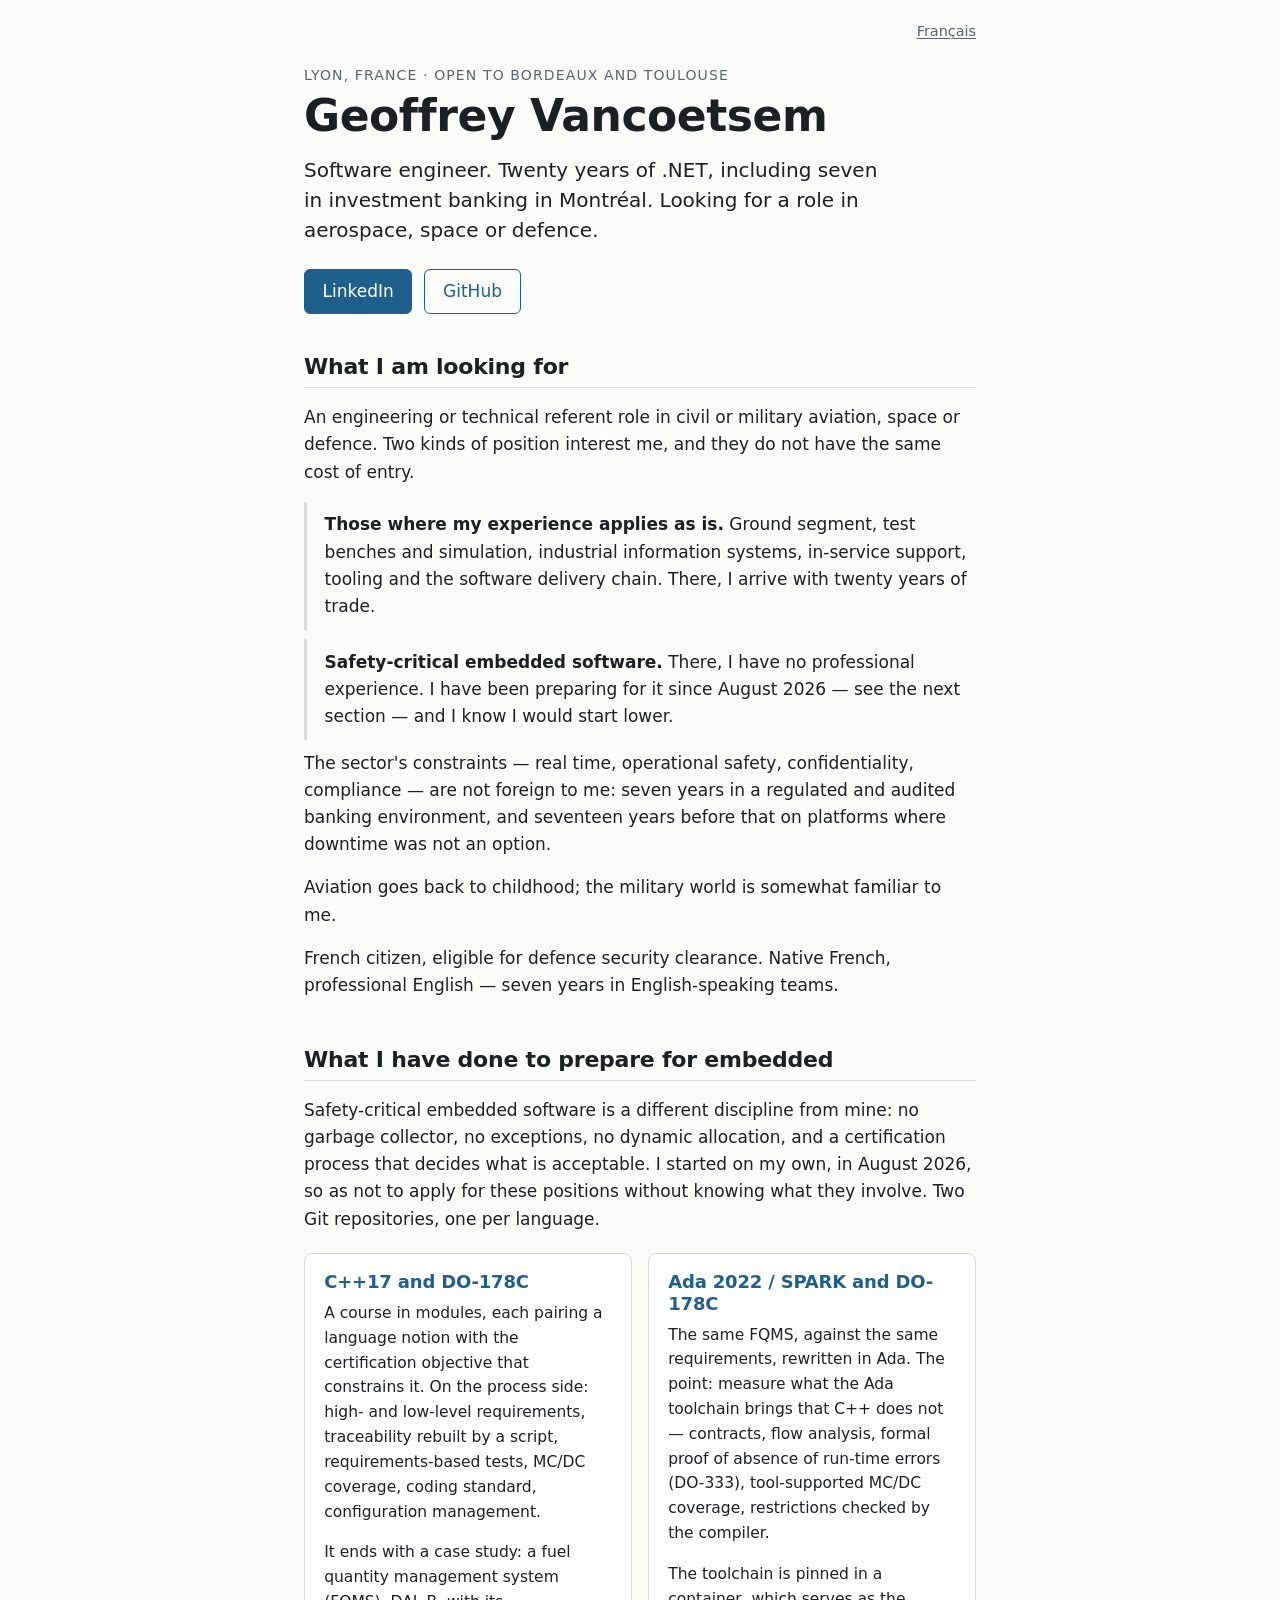
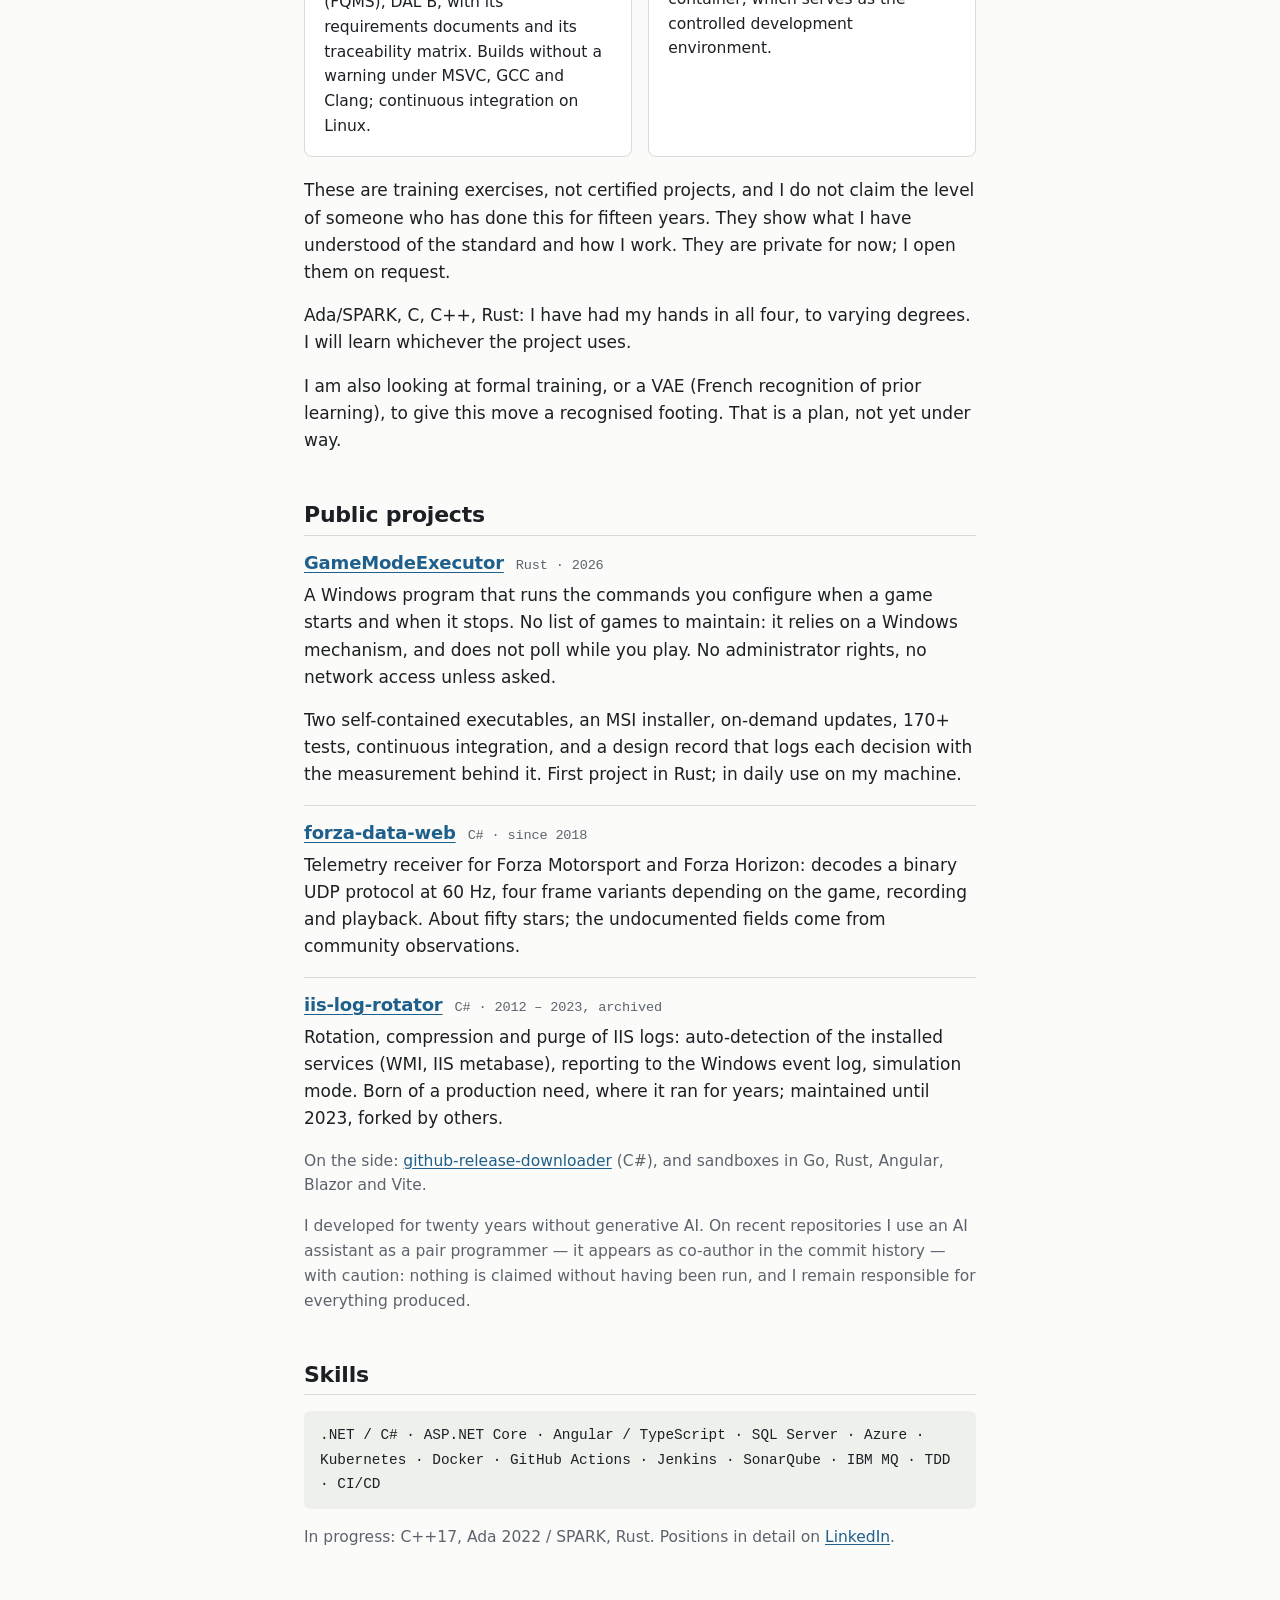
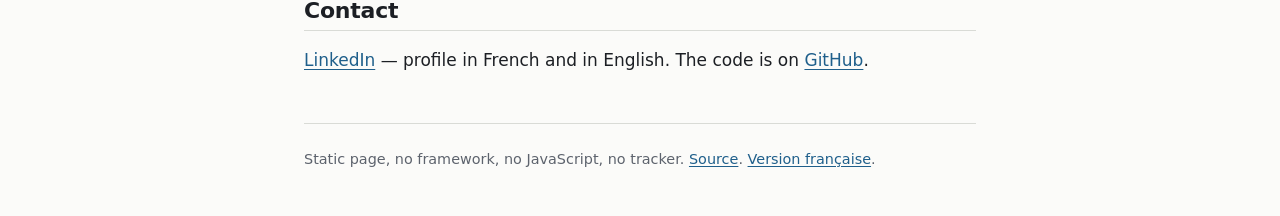
==== index.html @ 23abdc91 "Replace the Jekyll template with the personal page, in English and French A static page with no fram" ====
<!DOCTYPE html>
<html lang="en">
<head>
  <meta charset="utf-8">
  <meta name="viewport" content="width=device-width, initial-scale=1">
  <title>Geoffrey Vancoetsem — software engineer</title>
  <meta name="description" content="Software engineer, twenty years of .NET including seven in investment banking in Montréal. Looking for a role in aerospace, space or defence. Open to Bordeaux and Toulouse.">
  <meta name="author" content="Geoffrey Vancoetsem">
  <meta name="color-scheme" content="light dark">
  <link rel="icon" href="favicon.svg" type="image/svg+xml">
  <link rel="canonical" href="https://geeooff.github.io/">
  <link rel="alternate" hreflang="en" href="https://geeooff.github.io/">
  <link rel="alternate" hreflang="fr" href="https://geeooff.github.io/fr/">
  <link rel="alternate" hreflang="x-default" href="https://geeooff.github.io/">
  <meta property="og:type" content="profile">
  <meta property="og:title" content="Geoffrey Vancoetsem — software engineer">
  <meta property="og:description" content="Twenty years of .NET, including seven in investment banking in Montréal. Looking for a role in aerospace, space or defence.">
  <meta property="og:url" content="https://geeooff.github.io/">
  <meta property="og:locale" content="en_GB">
  <meta property="og:locale:alternate" content="fr_FR">
  <link rel="stylesheet" href="style.css">
</head>
<body>

<header class="hero">
  <nav class="lang" aria-label="Language">
    <a href="fr/" lang="fr" hreflang="fr">Français</a>
  </nav>
  <p class="eyebrow">Lyon, France · open to Bordeaux and Toulouse</p>
  <h1>Geoffrey Vancoetsem</h1>
  <p class="tagline">
    Software engineer. Twenty years of .NET, including seven in investment
    banking in Montréal. Looking for a role in aerospace, space or defence.
  </p>
  <nav class="links" aria-label="Profiles">
    <a class="button primary" href="https://www.linkedin.com/in/geoffreyvancoetsem/" rel="me">LinkedIn</a>
    <a class="button" href="https://github.com/geeooff" rel="me">GitHub</a>
  </nav>
</header>

<main>

<section id="looking-for">
  <h2>What I am looking for</h2>
  <p>
    An engineering or technical referent role in civil or military aviation,
    space or defence. Two kinds of position interest me, and they do not have
    the same cost of entry.
  </p>
  <ul class="plain">
    <li>
      <strong>Those where my experience applies as is.</strong>
      Ground segment, test benches and simulation, industrial information
      systems, in-service support, tooling and the software delivery chain.
      There, I arrive with twenty years of trade.
    </li>
    <li>
      <strong>Safety-critical embedded software.</strong>
      There, I have no professional experience. I have been preparing for it
      since August 2026 — see the next section — and I know I would start
      lower.
    </li>
  </ul>
  <p>
    The sector's constraints — real time, operational safety, confidentiality,
    compliance — are not foreign to me: seven years in a regulated and
    audited banking environment, and seventeen years before that on
    platforms where downtime was not an option.
  </p>
  <p>
    Aviation goes back to childhood; the military world is somewhat
    familiar to me.
  </p>
  <p>
    French citizen, eligible for defence security clearance. Native French,
    professional English — seven years in English-speaking teams.
  </p>
</section>

<section id="embedded">
  <h2>What I have done to prepare for embedded</h2>
  <p>
    Safety-critical embedded software is a different discipline from mine:
    no garbage collector, no exceptions, no dynamic allocation, and a
    certification process that decides what is acceptable. I started on my
    own, in August 2026, so as not to apply for these positions without
    knowing what they involve. Two Git repositories, one per language.
  </p>

  <div class="grid">
    <article class="card">
      <h3>C++17 and DO-178C</h3>
      <p>
        A course in modules, each pairing a language notion with the
        certification objective that constrains it. On the process side:
        high- and low-level requirements, traceability rebuilt by a script,
        requirements-based tests, MC/DC coverage, coding standard,
        configuration management.
      </p>
      <p>
        It ends with a case study: a fuel quantity management system (FQMS),
        DAL B, with its requirements documents and its traceability matrix.
        Builds without a warning under MSVC, GCC and Clang; continuous
        integration on Linux.
      </p>
    </article>

    <article class="card">
      <h3>Ada 2022 / SPARK and DO-178C</h3>
      <p>
        The same FQMS, against the same requirements, rewritten in Ada. The
        point: measure what the Ada toolchain brings that C++ does not —
        contracts, flow analysis, formal proof of absence of run-time errors
        (DO-333), tool-supported MC/DC coverage, restrictions checked by the
        compiler.
      </p>
      <p>
        The toolchain is pinned in a container, which serves as the
        controlled development environment.
      </p>
    </article>
  </div>

  <p>
    These are training exercises, not certified projects, and I do not claim
    the level of someone who has done this for fifteen years. They show what
    I have understood of the standard and how I work. They are private for
    now; I open them on request.
  </p>
  <p>
    Ada/SPARK, C, C++, Rust: I have had my hands in all four, to varying
    degrees. I will learn whichever the project uses.
  </p>
  <p>
    I am also looking at formal training, or a VAE (French recognition of
    prior learning), to give this move a recognised footing. That is a plan,
    not yet under way.
  </p>
</section>

<section id="projects">
  <h2>Public projects</h2>

  <article class="project">
    <h3>
      <a href="https://github.com/geeooff/GameModeExecutor">GameModeExecutor</a>
      <span class="meta">Rust · 2026</span>
    </h3>
    <p>
      A Windows program that runs the commands you configure when a game
      starts and when it stops. No list of games to maintain: it relies on a
      Windows mechanism, and does not poll while you play. No administrator
      rights, no network access unless asked.
    </p>
    <p>
      Two self-contained executables, an MSI installer, on-demand updates,
      170+ tests, continuous integration, and a design record that logs each
      decision with the measurement behind it. First project in Rust; in
      daily use on my machine.
    </p>
  </article>

  <article class="project">
    <h3>
      <a href="https://github.com/geeooff/forza-data-web">forza-data-web</a>
      <span class="meta">C# · since 2018</span>
    </h3>
    <p>
      Telemetry receiver for Forza Motorsport and Forza Horizon: decodes a
      binary UDP protocol at 60 Hz, four frame variants depending on the
      game, recording and playback. About fifty stars; the undocumented
      fields come from community observations.
    </p>
  </article>

  <article class="project">
    <h3>
      <a href="https://github.com/geeooff/iis-log-rotator">iis-log-rotator</a>
      <span class="meta">C# · 2012 – 2023, archived</span>
    </h3>
    <p>
      Rotation, compression and purge of IIS logs: auto-detection of the
      installed services (WMI, IIS metabase), reporting to the Windows event
      log, simulation mode. Born of a production need, where it ran for
      years; maintained until 2023, forked by others.
    </p>
  </article>

  <p class="note">
    On the side: <a href="https://github.com/geeooff/github-release-downloader">github-release-downloader</a>
    (C#), and sandboxes in Go, Rust, Angular, Blazor and Vite.
  </p>
  <p class="note">
    I developed for twenty years without generative AI. On recent
    repositories I use an AI assistant as a pair programmer — it appears as
    co-author in the commit history — with caution: nothing is claimed
    without having been run, and I remain responsible for everything
    produced.
  </p>
</section>

<section id="skills">
  <h2>Skills</h2>
  <p class="stack">
    .NET / C# · ASP.NET Core · Angular / TypeScript · SQL Server · Azure ·
    Kubernetes · Docker · GitHub Actions · Jenkins · SonarQube · IBM MQ ·
    TDD · CI/CD
  </p>
  <p class="note">
    In progress: C++17, Ada 2022 / SPARK, Rust. Positions in detail on
    <a href="https://www.linkedin.com/in/geoffreyvancoetsem/">LinkedIn</a>.
  </p>
</section>

<section id="contact">
  <h2>Contact</h2>
  <p>
    <a href="https://www.linkedin.com/in/geoffreyvancoetsem/">LinkedIn</a>
    — profile in French and in English. The code is on
    <a href="https://github.com/geeooff">GitHub</a>.
  </p>
</section>

</main>

<footer>
  <p>
    Static page, no framework, no JavaScript, no tracker.
    <a href="https://github.com/geeooff/geeooff.github.io">Source</a>.
    <a href="fr/" lang="fr" hreflang="fr">Version française</a>.
  </p>
</footer>

</body>
</html>
---- style.css ----
/* Geoffrey Vancoetsem — geeooff.github.io
   Une feuille, pas de framework. Les couleurs sont des variables ;
   le mode sombre suit la préférence du système. */

:root {
  --bg: #fbfbf9;
  --fg: #1c1f24;
  --muted: #5d636d;
  --accent: #1f5f8b;
  --accent-fg: #ffffff;
  --line: #d9dbd6;
  --card: #ffffff;
  --code: #eef0ec;
  --measure: 42rem;
}

@media (prefers-color-scheme: dark) {
  :root {
    --bg: #14171b;
    --fg: #e6e8ea;
    --muted: #9aa1aa;
    --accent: #8ec1e6;
    --accent-fg: #0f1418;
    --line: #2c3139;
    --card: #1b1f25;
    --code: #232830;
  }
}

* { box-sizing: border-box; }

html { -webkit-text-size-adjust: 100%; }

body {
  margin: 0;
  padding: 0 1rem;
  background: var(--bg);
  color: var(--fg);
  font-family: system-ui, -apple-system, "Segoe UI", Roboto, "Helvetica Neue", Arial, sans-serif;
  font-size: 1.0625rem;
  line-height: 1.6;
}

a {
  color: var(--accent);
  text-decoration-thickness: 1px;
  text-underline-offset: 0.15em;
}
a:hover { text-decoration-thickness: 2px; }

h1, h2, h3 { line-height: 1.2; letter-spacing: -0.01em; }
h1 { font-size: clamp(2rem, 6vw, 2.75rem); margin: 0.25rem 0 0.75rem; }
h2 {
  font-size: 1.375rem;
  margin: 0 0 1rem;
  padding-bottom: 0.4rem;
  border-bottom: 1px solid var(--line);
}
h3 { font-size: 1.125rem; margin: 0 0 0.5rem; }

p { margin: 0 0 1rem; }
p:last-child { margin-bottom: 0; }

strong { font-weight: 600; }

/* En-tête */
.hero {
  position: relative;
  max-width: var(--measure);
  margin: 0 auto;
  padding: 4rem 0 2.5rem;
}
.lang {
  position: absolute;
  top: 1.25rem;
  right: 0;
  font-size: 0.9rem;
}
.lang a { color: var(--muted); }
.lang a:hover { color: var(--accent); }
.eyebrow {
  margin: 0;
  font-size: 0.875rem;
  letter-spacing: 0.08em;
  text-transform: uppercase;
  color: var(--muted);
}
.tagline {
  font-size: 1.25rem;
  line-height: 1.5;
  margin: 0 0 1.5rem;
  max-width: 36rem;
}
.links { display: flex; flex-wrap: wrap; gap: 0.75rem; }

.button {
  display: inline-block;
  padding: 0.5rem 1.1rem;
  border: 1px solid var(--accent);
  border-radius: 6px;
  color: var(--accent);
  text-decoration: none;
  font-weight: 500;
}
.button:hover { background: var(--code); }
.button.primary { background: var(--accent); color: var(--accent-fg); }
.button.primary:hover { filter: brightness(1.1); background: var(--accent); }

/* Corps */
main {
  max-width: var(--measure);
  margin: 0 auto;
}
section { margin: 0 0 3rem; }

.grid {
  display: grid;
  gap: 1rem;
  grid-template-columns: 1fr;
  margin: 1.25rem 0;
}
@media (min-width: 40rem) {
  .grid { grid-template-columns: 1fr 1fr; }
}

.card {
  background: var(--card);
  border: 1px solid var(--line);
  border-radius: 8px;
  padding: 1.1rem 1.2rem;
  font-size: 0.97rem;
}
.card h3 { color: var(--accent); }

.note {
  color: var(--muted);
  font-size: 0.97rem;
}

ul.plain {
  list-style: none;
  padding: 0;
  margin: 0;
}
ul.plain li {
  padding: 0.6rem 0 0.6rem 1.1rem;
  border-left: 3px solid var(--line);
  margin-bottom: 0.6rem;
}

.project {
  padding: 1rem 0;
  border-top: 1px solid var(--line);
}
.project:first-of-type { border-top: 0; padding-top: 0; }
.project h3 {
  display: flex;
  flex-wrap: wrap;
  align-items: baseline;
  gap: 0.25rem 0.75rem;
}
.meta {
  font-size: 0.85rem;
  font-weight: 400;
  color: var(--muted);
  font-family: ui-monospace, "Cascadia Mono", "Segoe UI Mono", Menlo, Consolas, monospace;
}

.stack {
  font-family: ui-monospace, "Cascadia Mono", "Segoe UI Mono", Menlo, Consolas, monospace;
  font-size: 0.9rem;
  line-height: 1.7;
  background: var(--code);
  border-radius: 6px;
  padding: 0.75rem 1rem;
}

/* Pied de page */
footer {
  max-width: var(--measure);
  margin: 0 auto;
  padding: 1.5rem 0 3rem;
  border-top: 1px solid var(--line);
  color: var(--muted);
  font-size: 0.9rem;
}

@media print {
  body { background: #fff; color: #000; }
  .lang { display: none; }
  .button { border-color: #000; color: #000; }
  .button.primary { background: none; }
  .button::after { content: " " attr(href); font-size: 0.85em; }
}
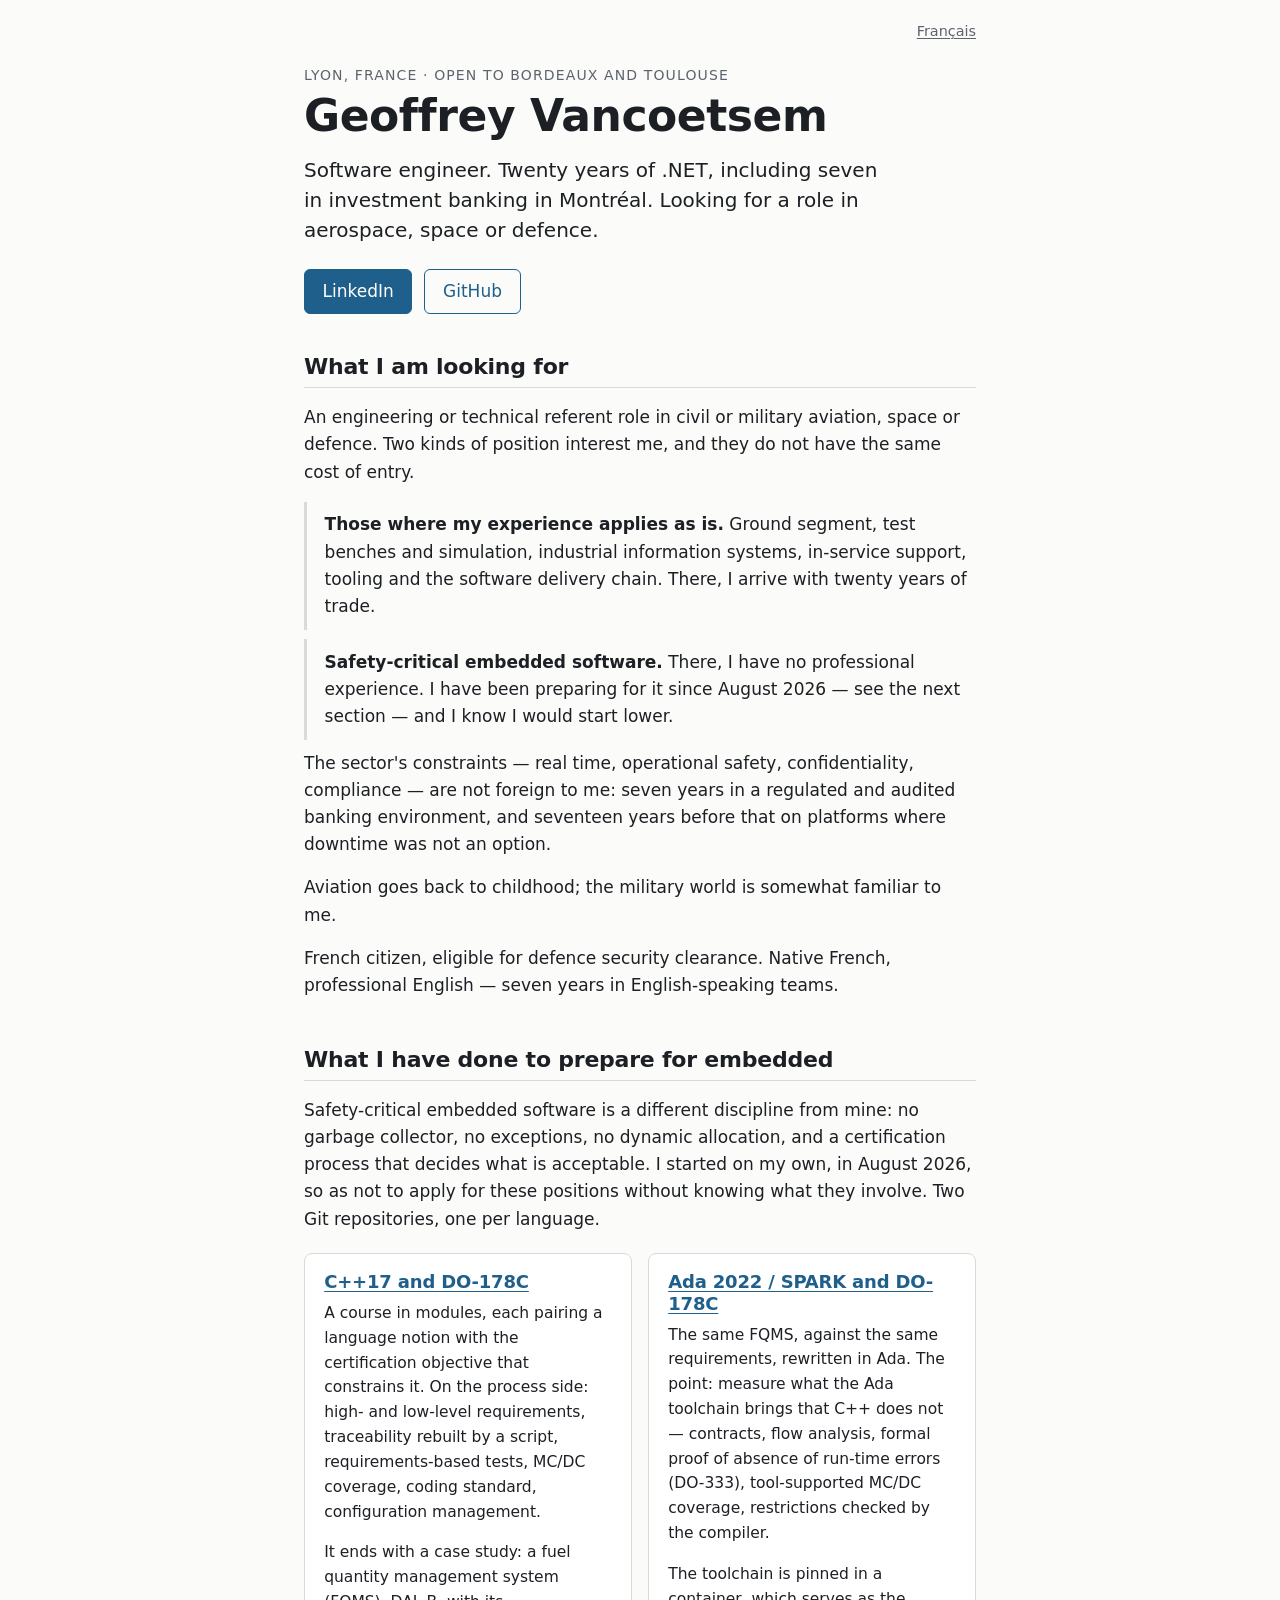
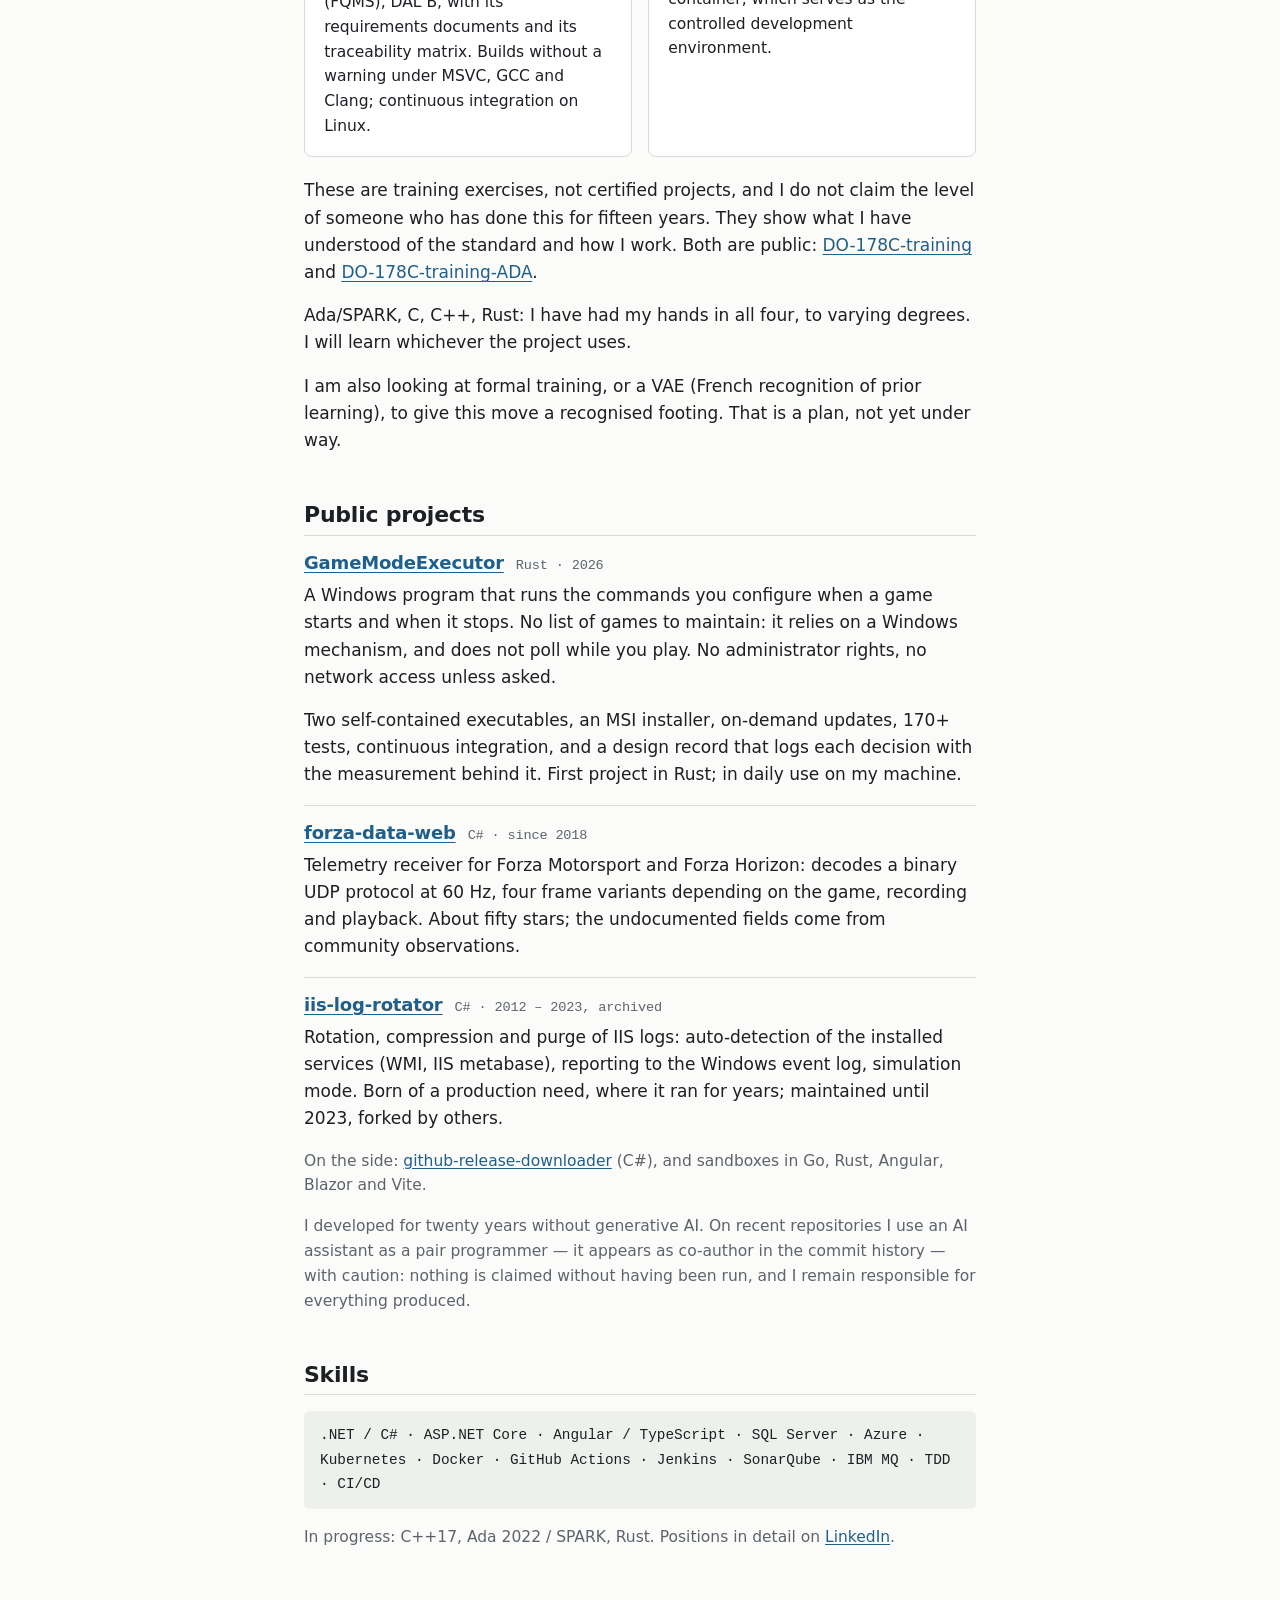
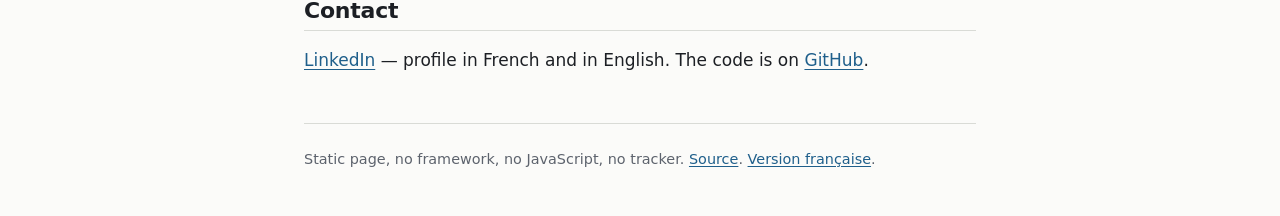
==== commit b7b5b626: "Link the two DO-178C training repositories now that they are public Co-Authored-By: Claude Opus 5 <n" ====
--- a/index.html
+++ b/index.html
@@ -89,7 +89,7 @@
 
   <div class="grid">
     <article class="card">
-      <h3>C++17 and DO-178C</h3>
+      <h3><a href="https://github.com/geeooff/DO-178C-training">C++17 and DO-178C</a></h3>
       <p>
         A course in modules, each pairing a language notion with the
         certification objective that constrains it. On the process side:
@@ -106,7 +106,7 @@
     </article>
 
     <article class="card">
-      <h3>Ada 2022 / SPARK and DO-178C</h3>
+      <h3><a href="https://github.com/geeooff/DO-178C-training-ADA">Ada 2022 / SPARK and DO-178C</a></h3>
       <p>
         The same FQMS, against the same requirements, rewritten in Ada. The
         point: measure what the Ada toolchain brings that C++ does not —
@@ -124,8 +124,9 @@
   <p>
     These are training exercises, not certified projects, and I do not claim
     the level of someone who has done this for fifteen years. They show what
-    I have understood of the standard and how I work. They are private for
-    now; I open them on request.
+    I have understood of the standard and how I work. Both are public:
+    <a href="https://github.com/geeooff/DO-178C-training">DO-178C-training</a>
+    and <a href="https://github.com/geeooff/DO-178C-training-ADA">DO-178C-training-ADA</a>.
   </p>
   <p>
     Ada/SPARK, C, C++, Rust: I have had my hands in all four, to varying
